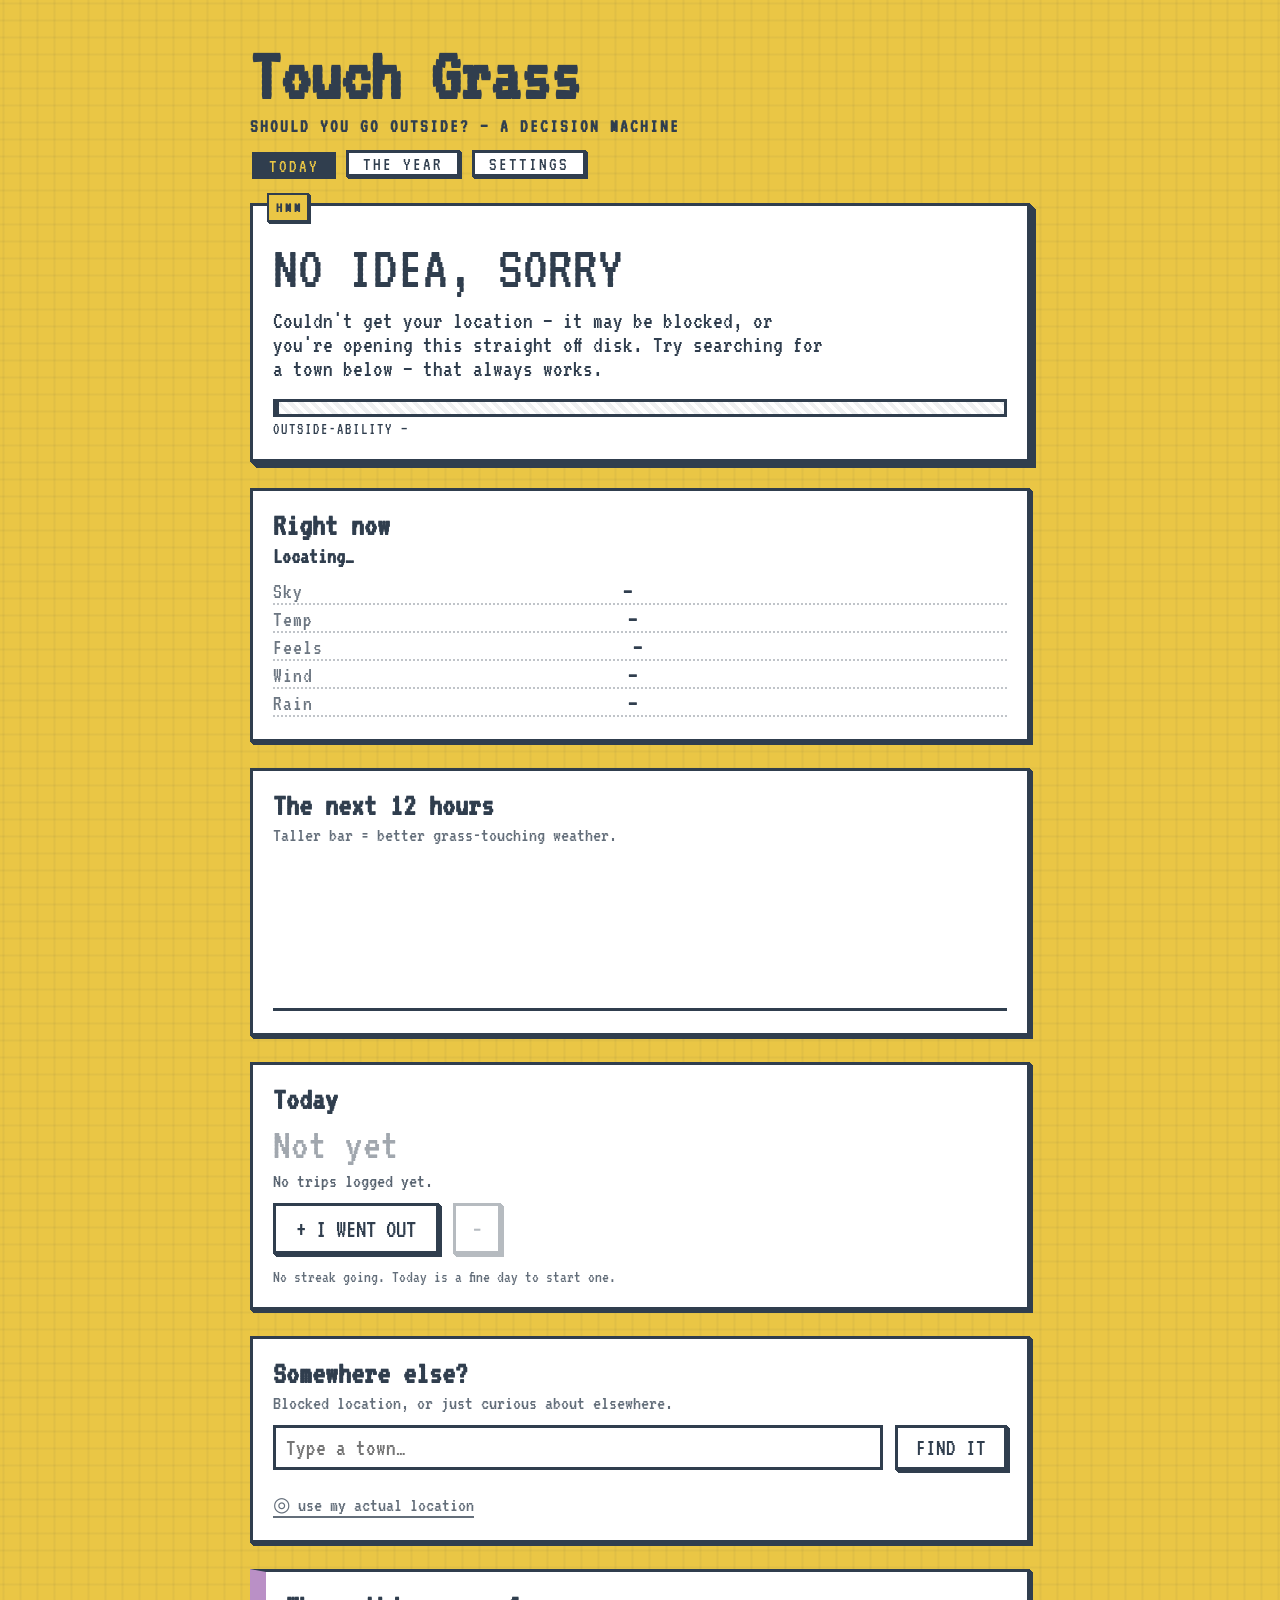
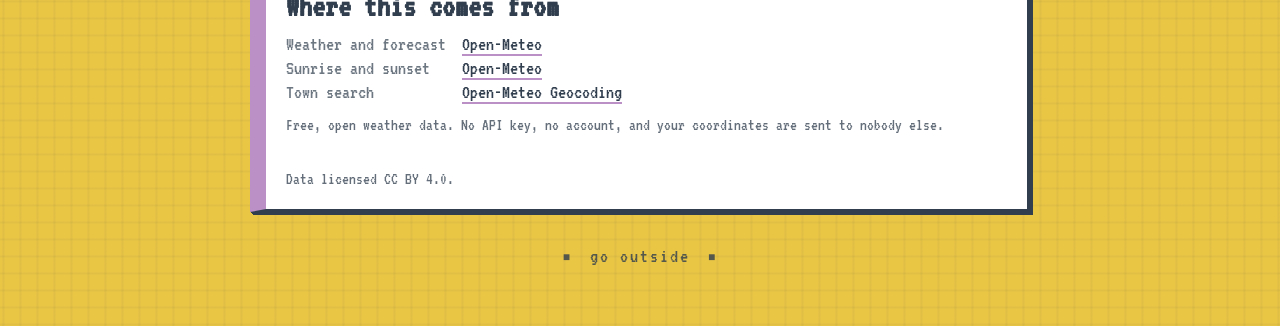
==== web/index.html @ 64519151 "Touch Grass: a decision machine for going outside A static web app and an Android wrapper that answe" ====
<!doctype html>
<html lang="en">
<head>
<meta charset="utf-8">
<meta name="viewport" content="width=device-width,initial-scale=1">
<title>Touch Grass | Should You Go Outside?</title>
<meta name="description" content="A decision machine that tells you whether to go outside, wait, or go out anyways — and tracks whether you managed it every day.">
<link rel="preconnect" href="https://fonts.googleapis.com">
<link rel="preconnect" href="https://fonts.gstatic.com" crossorigin>
<link href="https://fonts.googleapis.com/css2?family=VT323&display=swap" rel="stylesheet">
<link rel="stylesheet" href="style.css">
<link rel="icon" href="data:image/svg+xml,<svg xmlns='http://www.w3.org/2000/svg' viewBox='0 0 100 100'><text y='.9em' font-size='90'>🌱</text></svg>">
</head>
<body>

<div class="wrap">

  <h1><span data-t="title">Touch Grass</span>
    <small data-t="tagline">SHOULD YOU GO OUTSIDE? &mdash; A DECISION MACHINE</small>
  </h1>

  <nav class="nav">
    <a class="navlink on" href="index.html" data-t="navToday">TODAY</a>
    <a class="navlink" href="calendar.html" data-t="navRecord">THE YEAR</a>
    <a class="navlink" href="settings.html" data-t="navSettings">SETTINGS</a>
  </nav>

  <!-- ============ THE VERDICT ============ -->
  <section class="card verdict" id="verdict">
    <span class="banner"><span class="animate" id="banner-tag" data-t="thinking">THINKING</span></span>
    <div class="verdict-body">
      <p class="big" id="verdict-line" data-t="checking">CHECKING THE SKY&hellip;</p>
      <p class="sub" id="verdict-sub" data-t="checkingSub">Hang on, asking the atmosphere a question.</p>
    </div>
    <div class="verdict-meter">
      <div class="meter-track"><div class="meter-fill" id="meter-fill"></div></div>
      <span class="meter-label" id="meter-label" data-t="outsideAbility">OUTSIDE-ABILITY</span>
    </div>
  </section>

  <!-- ============ RIGHT NOW ============ -->
  <section class="card" id="now-card">
    <h2 data-t="rightNow">Right now</h2>
    <p class="place" id="place" data-t="locating">Locating&hellip;</p>
    <div class="stats">
      <div class="stat"><span class="k" data-t="statSky">Sky</span><span class="v" id="s-sky">&mdash;</span><span class="t" id="t-sky"></span></div>
      <div class="stat"><span class="k" data-t="statTemp">Temp</span><span class="v" id="s-temp">&mdash;</span><span class="t" id="t-temp"></span></div>
      <div class="stat"><span class="k" data-t="statFeels">Feels</span><span class="v" id="s-feels">&mdash;</span><span class="t" id="t-feels"></span></div>
      <div class="stat"><span class="k" data-t="statWind">Wind</span><span class="v" id="s-wind">&mdash;</span><span class="t" id="t-wind"></span></div>
      <div class="stat"><span class="k" data-t="statRain">Rain</span><span class="v" id="s-rain">&mdash;</span><span class="t" id="t-rain"></span></div>
    </div>
    <p class="outlook" id="outlook"></p>
  </section>

  <!-- ============ FORECAST ============ -->
  <section class="card">
    <h2 data-t="next12">The next 12 hours</h2>
    <p class="hint" data-t="next12Hint">Taller bar = better grass-touching weather.</p>
    <div class="chart" id="chart"></div>
  </section>

  <!-- ============ TODAY'S TRIPS ============ -->
  <section class="card" id="been-card">
    <h2 data-t="today">Today</h2>
    <p class="count" id="count">Not yet</p>
    <p class="since" id="since">&nbsp;</p>
    <div class="toggle">
      <button type="button" class="btn big-btn" id="btn-add" data-t="iWentOut">+ I WENT OUT</button>
      <button type="button" class="btn undo" id="btn-undo" title="Undo one trip">&minus;</button>
    </div>
    <p class="hint small" id="streak-note">&nbsp;</p>
  </section>

  <!-- ============ LOCATION ============ -->
  <section class="card">
    <h2 data-t="elsewhere">Somewhere else?</h2>
    <p class="hint" data-t="elsewhereHint">Blocked location, or just curious about elsewhere.</p>
    <form class="search" id="search-form" autocomplete="off">
      <input type="text" id="search-input" data-t-ph="typeATown" aria-label="Search for a place">
      <button type="submit" class="btn" data-t="findIt">FIND IT</button>
    </form>
    <div class="results" id="results"></div>
    <p class="hint small"><button type="button" class="linkbtn" id="btn-geo" data-t="useMyLocation">&#9678; use my actual location</button></p>
  </section>

  <!-- ============ SOURCES ============ -->
  <section class="card sources">
    <h2 data-t="sources">Where this comes from</h2>
    <dl class="srclist">
      <dt data-t="sourceWeather">Weather and forecast</dt>
      <dd><a href="https://open-meteo.com/" target="_blank" rel="noopener noreferrer">Open-Meteo</a></dd>
      <dt data-t="sourceSun">Sunrise and sunset</dt>
      <dd><a href="https://open-meteo.com/" target="_blank" rel="noopener noreferrer">Open-Meteo</a></dd>
      <dt data-t="sourcePlace">Town search</dt>
      <dd><a href="https://open-meteo.com/en/docs/geocoding-api" target="_blank" rel="noopener noreferrer">Open-Meteo Geocoding</a></dd>
    </dl>
    <p class="hint small" data-t="sourcesBlurb">Free, open weather data. No API key, no account, and your coordinates are sent to nobody else.</p>
    <p class="hint small" id="fetched-at">&nbsp;</p>
    <p class="hint small" data-t="sourceLicence">Data licensed CC BY 4.0.</p>
  </section>

  <footer>
    <span class="nofont">&#9632;</span> <span data-t="footer">go outside</span> <span class="nofont">&#9632;</span>
  </footer>

</div>

<script src="scoring.js"></script>
<script src="lang.js"></script>
<script src="core.js"></script>
<script src="app.js"></script>
</body>
</html>
---- web/style.css ----
:root {
  --sun: rgb(234, 198, 69);
  --ink: rgb(48, 62, 78);
  --lilac: #ba90c6;
  --rose: #e8a0bf;
  --grass: #7fb069;
  --fontA: 'VT323', monospace;
}

* { box-sizing: border-box; }
html, body { margin: 0; padding: 0; }
h1, h2, h3 { margin: 0; }

body {
  min-height: 100vh;
  background-color: var(--sun);
  font-family: var(--fontA);
  color: var(--ink);
  font-size: 22px;
  /* faint graph-paper grid, same trick as the reference */
  background-image:
    linear-gradient(rgba(48,62,78,0.05) 1.7px, transparent 1.7px),
    linear-gradient(90deg, rgba(48,62,78,0.05) 1.7px, transparent 1.7px);
  background-size: 17px 17px, 17px 17px;
  background-position: 50% 50%;
}

.wrap {
  max-width: 820px;
  margin: auto;
  padding: 40px 20px 60px;
}

/* ---------- headline ---------- */

h1 {
  font-family: var(--fontA);
  font-size: 76px;
  line-height: 0.95;
  margin-bottom: 28px;
  display: flex;
  flex-direction: column;
  gap: 6px;
}

h1 small {
  font-size: 19px;
  letter-spacing: 2px;
}

h2 {
  font-size: 32px;
  margin-bottom: 4px;
}

/* ---------- the chunky card ---------- */

.card {
  background: white;
  border: 3px solid var(--ink);
  box-shadow:
    1px 1px var(--ink),
    2px 2px var(--ink),
    3px 3px var(--ink);
  padding: 18px 20px 22px;
  margin-bottom: 26px;
  position: relative;
}

.row {
  display: flex;
  gap: 26px;
  align-items: stretch;
}

.row .half {
  flex: 1 1 0;
  margin-bottom: 26px;
}

/* ---------- verdict ---------- */

.verdict {
  padding-top: 26px;
  box-shadow:
    1px 1px var(--ink), 2px 2px var(--ink), 3px 3px var(--ink),
    4px 4px var(--ink), 5px 5px var(--ink), 6px 6px var(--ink);
}

/* deliberately NOT positioned: the badge anchors to .card, so it can
   straddle the top border instead of landing on the headline */
.banner { z-index: 3; }

.animate {
  font-size: 15px;
  letter-spacing: 3px;
  font-weight: bold;
  font-family: var(--fontA);
  white-space: nowrap;
  position: absolute;
  top: -13px;
  left: 14px;
  background: var(--sun);
  padding: 5px 4px 5px 7px;
  border: 2px solid var(--ink);
  color: var(--ink);
  box-shadow: 1px 1px var(--ink), 2px 2px var(--ink);
  animation: pulse 3.5s infinite;
  transform-origin: center;
  display: inline-block;
}

@keyframes pulse {
  0%   { transform: scale(1);   animation-timing-function: ease-out; }
  40%  { transform: scale(1.1); animation-timing-function: ease-in; }
  100% { transform: scale(1);   animation-timing-function: ease-out; }
}

.big {
  font-size: 62px;
  line-height: 0.98;
  margin: 6px 0 10px;
  padding: 0;
}

.sub {
  font-size: 24px;
  margin: 0;
  padding: 0;
  max-width: 56ch;
}

/* verdict colour states — the badge + a fat left rule */
.verdict.go      { border-left-width: 16px; border-left-color: var(--grass); }
.verdict.go      .animate { background: var(--grass); color: white; }
.verdict.wait    { border-left-width: 16px; border-left-color: var(--lilac); }
.verdict.wait    .animate { background: var(--lilac); color: white; }
.verdict.anyways { border-left-width: 16px; border-left-color: var(--rose); }
.verdict.anyways .animate { background: var(--rose); color: var(--ink); }
.verdict.stayin  { border-left-width: 16px; border-left-color: var(--ink); }
.verdict.stayin  .animate { background: var(--ink); color: var(--sun); }

/* ---------- meter ---------- */

.verdict-meter { margin-top: 18px; }

.meter-track {
  height: 18px;
  border: 3px solid var(--ink);
  background:
    repeating-linear-gradient(45deg,
      rgba(48,62,78,0.08) 0 4px, transparent 4px 8px);
  overflow: hidden;
}

.meter-fill {
  height: 100%;
  width: 0;
  background: var(--ink);
  border-right: 3px solid var(--ink);
  transition: width 700ms cubic-bezier(.2,.8,.2,1);
}

/* the bar wears the verdict's colour too */
.verdict.go      .meter-fill { background: var(--grass); }
.verdict.wait    .meter-fill { background: var(--lilac); }
.verdict.anyways .meter-fill { background: var(--rose); }
.verdict.stayin  .meter-fill { background: var(--ink); }

.meter-label {
  font-size: 16px;
  letter-spacing: 2px;
  display: block;
  margin-top: 4px;
}

/* ---------- buttons ---------- */

.btn {
  font-family: var(--fontA);
  font-size: 24px;
  padding: 6px 18px 4px;
  background: white;
  color: var(--ink);
  border: 3px solid var(--ink);
  box-shadow: 1px 1px var(--ink), 2px 2px var(--ink), 3px 3px var(--ink);
  cursor: pointer;
  line-height: 1.2;
}

.btn:hover { background: var(--sun); }

.btn:active,
.btn.on {
  transform: translate(3px, 3px);
  box-shadow: none;
}

.btn.on { background: var(--ink); color: var(--sun); }

.toggle { display: flex; gap: 14px; margin: 12px 0 14px; }

.linkbtn {
  font-family: var(--fontA);
  font-size: 20px;
  background: none;
  border: none;
  border-bottom: 2px solid var(--ink);
  color: var(--ink);
  cursor: pointer;
  padding: 0;
}

.linkbtn:hover { color: var(--lilac); border-color: var(--lilac); }

/* ---------- stats ---------- */

.hint { margin: 0; padding: 0; font-size: 20px; opacity: 0.75; }
.hint.small { font-size: 17px; margin-top: 10px; }
.place { margin: 2px 0 12px; padding: 0; font-size: 22px; font-weight: bold; }

.stats { display: flex; flex-direction: column; gap: 2px; }

.stat {
  display: flex;
  justify-content: space-between;
  gap: 10px;
  border-bottom: 2px dotted rgba(48,62,78,0.3);
  padding: 1px 0;
}

.stat .k { letter-spacing: 1px; opacity: 0.7; }
.stat .v { font-weight: bold; text-align: right; }

/* ---------- forecast chart ---------- */

.chart {
  display: flex;
  align-items: flex-end;
  gap: 5px;
  height: 150px;
  margin-top: 16px;
  border-bottom: 3px solid var(--ink);
  padding-bottom: 0;
}

.bar-col {
  flex: 1 1 0;
  display: flex;
  flex-direction: column;
  justify-content: flex-end;
  align-items: center;
  height: 100%;
  gap: 4px;
  min-width: 0;
}

.bar {
  width: 100%;
  background: var(--ink);
  border: 2px solid var(--ink);
  min-height: 3px;
  transition: height 500ms ease;
}

.bar.good  { background: var(--grass); }
.bar.meh   { background: var(--lilac); }
.bar.bad   { background: repeating-linear-gradient(45deg,
               var(--rose) 0 4px, white 4px 8px); }
.bar.now   { outline: 3px solid var(--ink); outline-offset: 2px; }

.bar-hr {
  font-size: 15px;
  letter-spacing: 0;
  white-space: nowrap;
  transform: translateY(2px);
}

/* ---------- search ---------- */

.search { display: flex; gap: 12px; margin: 12px 0 0; flex-wrap: wrap; }

.search input {
  font-family: var(--fontA);
  font-size: 24px;
  padding: 5px 10px;
  border: 3px solid var(--ink);
  background: white;
  color: var(--ink);
  flex: 1 1 200px;
  min-width: 0;
}

.search input:focus { outline: 3px solid var(--lilac); outline-offset: 1px; }

.results { margin-top: 12px; display: flex; flex-direction: column; gap: 6px; }

.results button {
  font-family: var(--fontA);
  font-size: 21px;
  text-align: left;
  background: white;
  border: 2px solid var(--ink);
  color: var(--ink);
  padding: 3px 10px;
  cursor: pointer;
}

.results button:hover { background: var(--sun); }

/* ---------- footer ---------- */

footer {
  text-align: center;
  font-size: 20px;
  letter-spacing: 2px;
  margin-top: 34px;
  opacity: 0.8;
}

.nofont { display: inline-block; margin: 0 8px; font-size: 12px; vertical-align: middle; }

/* ---------- respect a request for less movement ---------- */

@media (prefers-reduced-motion: reduce) {
  .animate { animation: none; }
  .meter-fill, .bar { transition: none; }
}

/* ---------- small screens ---------- */

@media screen and (max-width: 640px) {
  h1 { font-size: 50px; }
  .big { font-size: 42px; }
  .sub { font-size: 21px; }
  .row { flex-direction: column; gap: 0; }
  .wrap { padding: 26px 16px 40px; }
  .bar-hr { font-size: 13px; }
}


/* ==========================================================
   NAV
   ========================================================== */

.nav { display: flex; gap: 12px; margin: -14px 0 26px; flex-wrap: wrap; }

.navlink {
  font-family: var(--fontA);
  font-size: 19px;
  letter-spacing: 2px;
  text-decoration: none;
  color: var(--ink);
  background: white;
  border: 3px solid var(--ink);
  box-shadow: 1px 1px var(--ink), 2px 2px var(--ink);
  padding: 2px 14px 0;
}

.navlink:hover { background: var(--sun); }

.navlink.on {
  background: var(--ink);
  color: var(--sun);
  box-shadow: none;
  transform: translate(2px, 2px);
}

/* ==========================================================
   TODAY'S COUNT
   ========================================================== */

.count {
  font-size: 44px;
  line-height: 1;
  margin: 8px 0 4px;
  padding: 0;
}

.count.zero { opacity: 0.45; }

.big-btn { font-size: 26px; padding: 8px 20px 6px; }

.undo { font-size: 26px; padding: 8px 16px 6px; }

.undo:disabled {
  opacity: 0.35;
  cursor: not-allowed;
  box-shadow: 1px 1px var(--ink), 2px 2px var(--ink), 3px 3px var(--ink);
  transform: none;
  background: white;
}

/* ==========================================================
   THE YEAR
   ========================================================== */

.yr { font-size: 24px; opacity: 0.55; }

.scorebar {
  display: flex;
  gap: 12px;
  margin: 16px 0 18px;
  flex-wrap: wrap;
}

.scorebox {
  flex: 1 1 90px;
  border: 3px solid var(--ink);
  box-shadow: 1px 1px var(--ink), 2px 2px var(--ink);
  padding: 6px 10px 4px;
  display: flex;
  flex-direction: column;
  background: var(--sun);
}

.scorebox .n { font-size: 34px; line-height: 1; }
.scorebox .l { font-size: 14px; letter-spacing: 2px; opacity: 0.7; }

/* wide content scrolls inside its own box, never the page */
.cal-scroll { overflow-x: auto; padding-bottom: 6px; }

.cal {
  --cell: 11px;
  display: flex;
  gap: 6px;
  width: max-content;
}

.cal-gutter {
  display: grid;
  grid-template-rows: repeat(7, var(--cell));
  gap: 2px;
  font-size: 12px;
  padding-top: 20px;   /* clears the month strip */
  opacity: 0.7;
}

.cal-gutter span { line-height: var(--cell); white-space: nowrap; }

.cal-stack { display: flex; flex-direction: column; }

.cal-months {
  display: grid;
  gap: 2px;
  font-size: 13px;
  height: 20px;
  opacity: 0.75;
}

.cal-months span { white-space: nowrap; }

.cal-grid {
  display: grid;
  grid-auto-flow: column;
  grid-template-rows: repeat(7, var(--cell));
  gap: 2px;
}

.cell {
  width: var(--cell);
  height: var(--cell);
  padding: 0;
  border: 1px solid rgba(48, 62, 78, 0.35);
  background: white;
  cursor: pointer;
  font: inherit;
}

.cell.blank { border: none; background: none; cursor: default; }

.cell.lv0 {
  background: repeating-linear-gradient(45deg,
    rgba(48,62,78,0.10) 0 2px, white 2px 4px);
}

.cell.lv1 { background: #bcd9a8; }
.cell.lv2 { background: var(--grass); }
.cell.lv3 { background: #4a7a37; }

.cell:not(.blank):not(.future):hover { outline: 2px solid var(--ink); outline-offset: 1px; }

.cell.today { border: 2px solid var(--ink); }

.cell.future { background: none; border-color: rgba(48,62,78,0.12); cursor: default; }

.legend {
  display: flex;
  align-items: center;
  gap: 5px;
  font-size: 15px;
  margin-top: 10px;
  opacity: 0.75;
}

.legend .key {
  width: 13px;
  height: 13px;
  border: 1px solid rgba(48,62,78,0.35);
  display: inline-block;
}

.legend .lv0 {
  background: repeating-linear-gradient(45deg,
    rgba(48,62,78,0.10) 0 2px, white 2px 4px);
}
.legend .lv1 { background: #bcd9a8; }
.legend .lv2 { background: var(--grass); }
.legend .lv3 { background: #4a7a37; }

/* ==========================================================
   SETTINGS DIALS
   ========================================================== */

.dial { margin: 20px 0 24px; }

.dial-head {
  display: flex;
  justify-content: space-between;
  align-items: baseline;
  gap: 10px;
}

.dial-name { font-size: 28px; }

.dial-val {
  font-size: 21px;
  letter-spacing: 1px;
  background: var(--sun);
  border: 2px solid var(--ink);
  padding: 0 8px;
  white-space: nowrap;
}

.dial-ends {
  display: flex;
  justify-content: space-between;
  font-size: 16px;
  opacity: 0.65;
  gap: 10px;
  margin-top: 2px;
}

.dial-ends span:last-child { text-align: right; }

/* chunky pixel slider, same hard-edged vocabulary as the buttons */
input[type=range] {
  -webkit-appearance: none;
  appearance: none;
  width: 100%;
  height: 18px;
  margin: 10px 0 0;
  background: repeating-linear-gradient(45deg,
    rgba(48,62,78,0.08) 0 4px, transparent 4px 8px), white;
  border: 3px solid var(--ink);
  cursor: pointer;
}

input[type=range]:focus { outline: 3px solid var(--lilac); outline-offset: 2px; }

input[type=range]::-webkit-slider-thumb {
  -webkit-appearance: none;
  appearance: none;
  width: 22px;
  height: 26px;
  background: var(--ink);
  border: 3px solid var(--ink);
  box-shadow: -2px 0 var(--sun) inset;
  cursor: grab;
}

input[type=range]::-moz-range-thumb {
  width: 22px;
  height: 26px;
  border-radius: 0;
  background: var(--ink);
  border: 3px solid var(--ink);
  cursor: grab;
}

input[type=range].off::-webkit-slider-thumb { background: var(--rose); }
input[type=range].off::-moz-range-thumb { background: var(--rose); }

.note { border-left-width: 16px; border-left-color: var(--lilac); }

.backup {
  font-family: var(--fontA);
  font-size: 17px;
  width: 100%;
  height: 130px;
  margin-top: 12px;
  padding: 8px 10px;
  border: 3px solid var(--ink);
  background: white;
  color: var(--ink);
  resize: vertical;
}

.backup:focus { outline: 3px solid var(--lilac); outline-offset: 1px; }

@media screen and (max-width: 640px) {
  .count { font-size: 34px; }
  .big-btn { font-size: 22px; }
  .dial-name { font-size: 24px; }
  .scorebox .n { font-size: 26px; }
  .scorebox .l { font-size: 12px; }
  .cal { --cell: 11px; }
  /* 2x2 instead of an orphaned fourth box */
  .scorebox { flex: 1 1 calc(50% - 6px); }
  .scorebar { gap: 10px; }
}

/* a forecast served from cache, so the page says so */
.place.stale { opacity: 0.7; font-weight: normal; }

/* ==========================================================
   TRENDS
   ========================================================== */

.stat .t {
  font-size: 17px;
  letter-spacing: 0;
  white-space: nowrap;
  min-width: 8ch;
  text-align: right;
  opacity: 0.85;
}

.stat .t.better { color: #3f6b2c; }
.stat .t.worse  { color: #b3527d; }
.stat .t.same   { opacity: 0.5; }

.outlook {
  margin: 12px 0 0;
  padding: 5px 9px 3px;
  font-size: 19px;
  border: 2px solid var(--ink);
  background: var(--sun);
}

.outlook.better { background: #cfe6bd; }
.outlook.worse  { background: #f3d3e2; }
.outlook.same   { background: #ececec; }
.outlook:empty  { display: none; }

/* the value column can give up room to the trend column */
.stat .v { flex: 0 1 auto; }

/* ==========================================================
   NUDGE OPTIONS
   ========================================================== */

.opt { margin: 16px 0 6px; }

.switch {
  display: flex;
  align-items: flex-start;
  gap: 12px;
  cursor: pointer;
  font-size: 24px;
  line-height: 1.15;
}

.switch input[type=checkbox] {
  appearance: none;
  -webkit-appearance: none;
  width: 30px;
  height: 30px;
  flex: 0 0 30px;
  margin: 0;
  border: 3px solid var(--ink);
  background: white;
  box-shadow: 1px 1px var(--ink), 2px 2px var(--ink);
  cursor: pointer;
  position: relative;
}

.switch input[type=checkbox]:checked {
  background: var(--grass);
  box-shadow: none;
  transform: translate(2px, 2px);
}

.switch input[type=checkbox]:checked::after {
  content: '';
  position: absolute;
  left: 6px;
  top: 1px;
  width: 8px;
  height: 15px;
  border: solid var(--ink);
  border-width: 0 4px 4px 0;
  transform: rotate(45deg);
}

.switch input[type=checkbox]:focus-visible { outline: 3px solid var(--lilac); outline-offset: 2px; }

.opt-body {
  padding-left: 42px;
  margin-top: 8px;
  border-left: 3px dotted rgba(48, 62, 78, 0.25);
  margin-left: 13px;
}

.opt.collapsed .opt-body { display: none; }

input[type=time] {
  font-family: var(--fontA);
  font-size: 23px;
  padding: 3px 8px;
  border: 3px solid var(--ink);
  background: white;
  color: var(--ink);
}

input[type=time]:focus { outline: 3px solid var(--lilac); outline-offset: 1px; }
input[type=time].mini { font-size: 20px; padding: 1px 5px; }

.inline { font-size: 21px; margin-right: 6px; }

@media screen and (max-width: 640px) {
  .stat .t { font-size: 15px; min-width: 7ch; }
  .switch { font-size: 21px; }
  .opt-body { padding-left: 26px; margin-left: 8px; }
  .outlook { font-size: 17px; }
}

/* Android renders <input type=time> as a wide native picker, so give the
   times their own row rather than threading them through a sentence. */
.timerow {
  display: flex;
  flex-wrap: wrap;
  align-items: center;
  gap: 10px;
  margin: 10px 0 4px;
}

.timerow input[type=time] {
  flex: 0 1 auto;
  min-width: 0;
  max-width: 100%;
}

.timerow .hint { flex: 0 0 auto; }

/* ---------- reminder mode chooser ---------- */

.modes { display: flex; gap: 10px; flex-wrap: wrap; margin: 6px 0 14px; }

.modebtn {
  font-family: var(--fontA);
  font-size: 19px;
  letter-spacing: 1px;
  padding: 4px 12px 2px;
  background: white;
  color: var(--ink);
  border: 3px solid var(--ink);
  box-shadow: 1px 1px var(--ink), 2px 2px var(--ink);
  cursor: pointer;
}

.modebtn:hover { background: var(--sun); }

.modebtn.on {
  background: var(--ink);
  color: var(--sun);
  box-shadow: none;
  transform: translate(2px, 2px);
}

#n-when { font-weight: bold; opacity: 0.9; }

/* ==========================================================
   THE RECORD — month view

   A year of squares can never give a finger a fair target, so
   the month grid is what you actually tap. Cells are sized from
   the available width but never drop below a comfortable
   thumb's worth.
   ========================================================== */

.cal-head {
  display: flex;
  align-items: baseline;
  justify-content: space-between;
  gap: 12px;
  flex-wrap: wrap;
}

.cal-head .modes { margin: 0 0 6px; }

.month-bar {
  display: flex;
  align-items: center;
  justify-content: space-between;
  gap: 10px;
  margin: 16px 0 10px;
}

.month-name { font-size: 28px; }

.stepbtn {
  font-family: var(--fontA);
  font-size: 30px;
  line-height: 1;
  width: 52px;
  height: 46px;
  background: white;
  color: var(--ink);
  border: 3px solid var(--ink);
  box-shadow: 1px 1px var(--ink), 2px 2px var(--ink);
  cursor: pointer;
  padding: 0 0 4px;
}

.stepbtn:hover { background: var(--sun); }
.stepbtn:active { transform: translate(2px, 2px); box-shadow: none; }

.mgrid-head,
.mgrid {
  display: grid;
  grid-template-columns: repeat(7, 1fr);
  gap: 6px;
}

.mgrid-head {
  font-size: 16px;
  letter-spacing: 1px;
  opacity: 0.7;
  margin-bottom: 4px;
  text-align: center;
}

.mcell {
  position: relative;
  min-height: 52px;
  aspect-ratio: 1 / 1;
  border: 3px solid var(--ink);
  background: white;
  font-family: var(--fontA);
  color: var(--ink);
  cursor: pointer;
  padding: 2px 0 0;
  display: flex;
  flex-direction: column;
  align-items: center;
  justify-content: center;
  gap: 1px;
}

.mcell:active { transform: translate(1px, 1px); }
.mcell.blank { border: none; background: none; cursor: default; }

.mnum { font-size: 22px; line-height: 1; }
.mdots { font-size: 15px; line-height: 1; letter-spacing: 1px; }

.mcell.lv0 {
  background: repeating-linear-gradient(45deg,
    rgba(48,62,78,0.08) 0 3px, white 3px 6px);
}
.mcell.lv1 { background: #cfe6bd; }
.mcell.lv2 { background: var(--grass); }
.mcell.lv3 { background: #4a7a37; color: white; }

.mcell.today { outline: 3px solid var(--lilac); outline-offset: 2px; }

.mcell.future {
  background: none;
  border-color: rgba(48,62,78,0.15);
  color: rgba(48,62,78,0.3);
  cursor: default;
}

.unit-label { font-size: 22px; margin: 14px 0 0; padding: 0; }
h2.spaced { margin-top: 26px; }

@media screen and (max-width: 640px) {
  .mcell { min-height: 44px; }
  .mnum { font-size: 19px; }
  .mdots { font-size: 13px; }
  .month-name { font-size: 23px; }
  .mgrid-head, .mgrid { gap: 4px; }
  .mgrid-head { font-size: 14px; }
}

/* ---------- since you were last out ---------- */

.since {
  margin: 0 0 10px;
  padding: 0;
  font-size: 20px;
  opacity: 0.8;
}

.since:empty { display: none; }

/* ---------- sources ---------- */

.srclist {
  margin: 12px 0 14px;
  display: grid;
  grid-template-columns: auto 1fr;
  gap: 4px 16px;
  font-size: 20px;
}

.srclist dt { opacity: 0.7; }
.srclist dd { margin: 0; }

.srclist a { color: var(--ink); text-decoration: none; border-bottom: 2px solid var(--lilac); }
.srclist a:hover { color: var(--lilac); }

.sources { border-left-width: 16px; border-left-color: var(--lilac); }

/* ---------- data summary ---------- */

.datasum {
  font-size: 24px;
  margin: 12px 0 4px;
  padding: 0;
}

#raw-wrap[hidden] { display: none; }

@media screen and (max-width: 640px) {
  .srclist { grid-template-columns: 1fr; gap: 0 0; }
  .srclist dt { margin-top: 8px; font-size: 18px; }
  .srclist dd { font-size: 20px; }
  .datasum { font-size: 21px; }
  .since { font-size: 18px; }
}
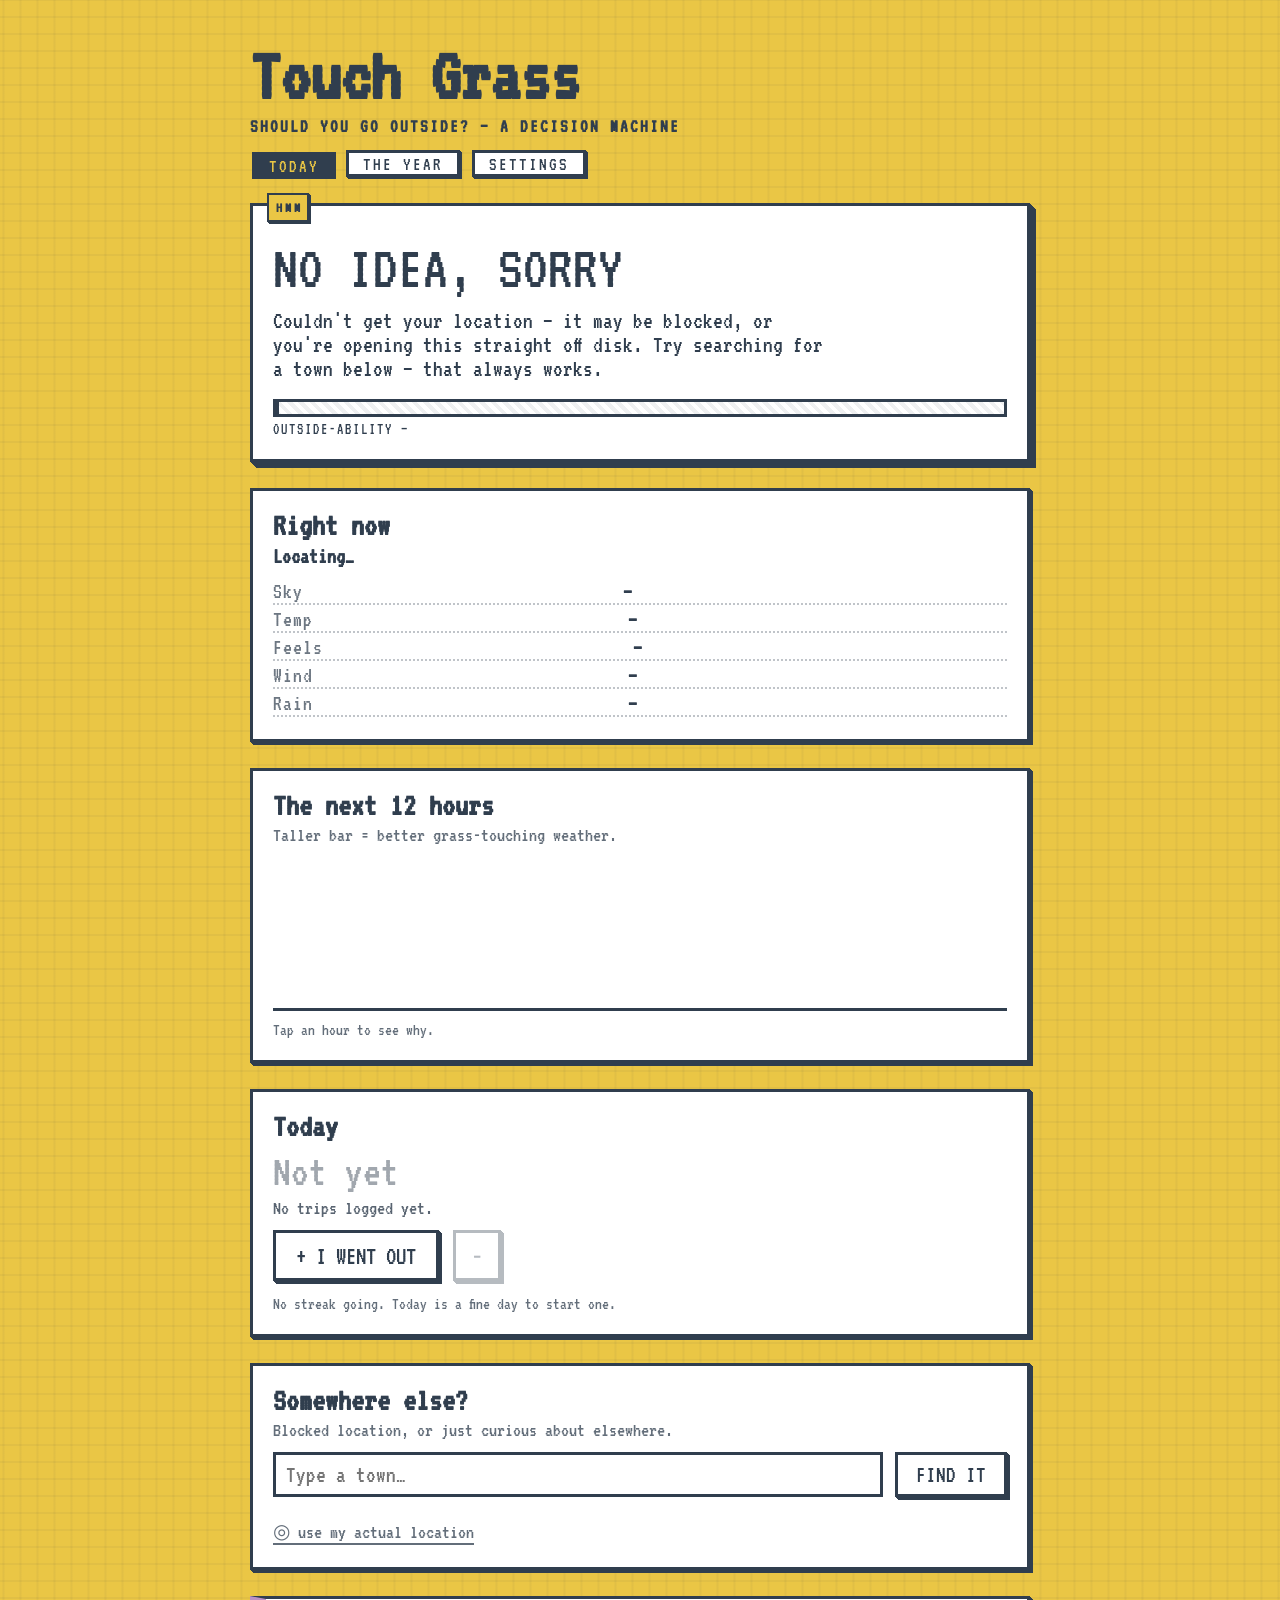
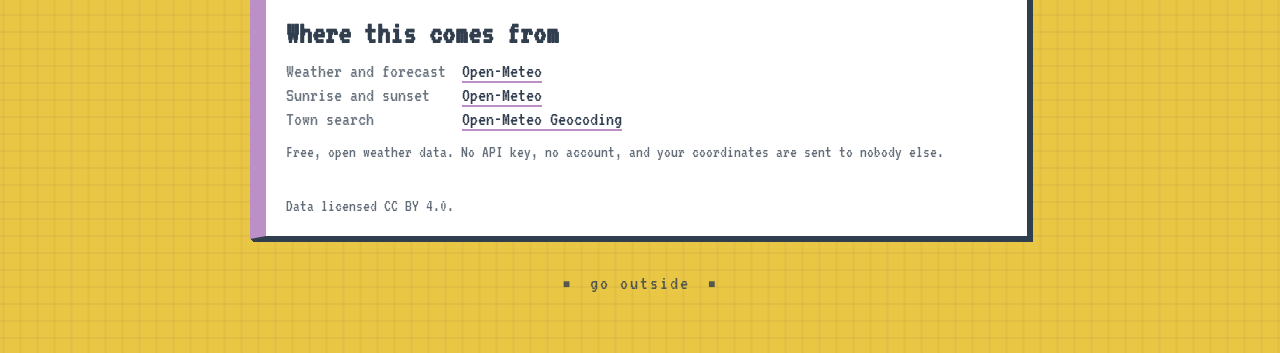
==== commit 57fad701: "Fix finding your position, and explain every hour's score Two fixes and one feature, all in the web " ====
--- a/web/index.html
+++ b/web/index.html
@@ -57,6 +57,8 @@
     <h2 data-t="next12">The next 12 hours</h2>
     <p class="hint" data-t="next12Hint">Taller bar = better grass-touching weather.</p>
     <div class="chart" id="chart"></div>
+    <p class="hint small" id="chart-hint" data-t="tapAnHour">Tap an hour to see why.</p>
+    <div class="why" id="why" hidden></div>
   </section>
 
   <!-- ============ TODAY'S TRIPS ============ -->
--- a/web/style.css
+++ b/web/style.css
@@ -275,6 +275,91 @@
   white-space: nowrap;
   transform: translateY(2px);
 }
+
+/* ---------- why an hour scores what it does ---------- */
+
+/* The bars are buttons now, so undo what a browser does to one. */
+.bar {
+  padding: 0;
+  font: inherit;
+  color: inherit;
+  cursor: pointer;
+  appearance: none;
+  border-radius: 0;
+}
+
+.bar:hover  { filter: brightness(1.06); }
+.bar:focus-visible { outline: 3px solid var(--ink); outline-offset: 2px; }
+
+/* "Now" already wears a plain outline. The open hour needs to be
+   distinguishable from it even when they are the same bar. */
+.bar.open {
+  outline: 6px double var(--ink);
+  outline-offset: 3px;
+  filter: brightness(1.1);
+}
+
+.why {
+  margin-top: 14px;
+  border: 3px solid var(--ink);
+  background: #fff;
+  padding: 12px 14px 14px;
+}
+
+.why-h {
+  font-family: var(--fontA);
+  font-size: 26px;
+  margin: 0 0 8px;
+}
+
+.why-rows { display: flex; flex-direction: column; }
+
+.why-row {
+  display: flex;
+  align-items: baseline;
+  gap: 8px;
+  padding: 3px 0;
+  border-bottom: 1px dotted rgba(48, 62, 78, .35);
+}
+
+.why-name { flex: 0 0 auto; }
+
+/* The reading behind the penalty — dimmer than the name, and the
+   first thing to go when the column gets tight. */
+.why-fact {
+  flex: 1 1 auto;
+  min-width: 0;
+  opacity: .65;
+  font-size: 15px;
+  overflow: hidden;
+  text-overflow: ellipsis;
+  white-space: nowrap;
+}
+
+.why-amt {
+  flex: 0 0 auto;
+  font-variant-numeric: tabular-nums;
+  min-width: 3.5ch;
+  text-align: right;
+}
+
+.why-row.fixed .why-amt { color: #b3446c; }
+
+.why-row.total {
+  border-bottom: none;
+  border-top: 3px solid var(--ink);
+  margin-top: 4px;
+  padding-top: 6px;
+  font-size: 22px;
+}
+
+.why-note {
+  margin: 8px 0 0;
+  font-size: 16px;
+  opacity: .8;
+}
+
+.why-note.fixed { color: #b3446c; opacity: 1; }
 
 /* ---------- search ---------- */
 
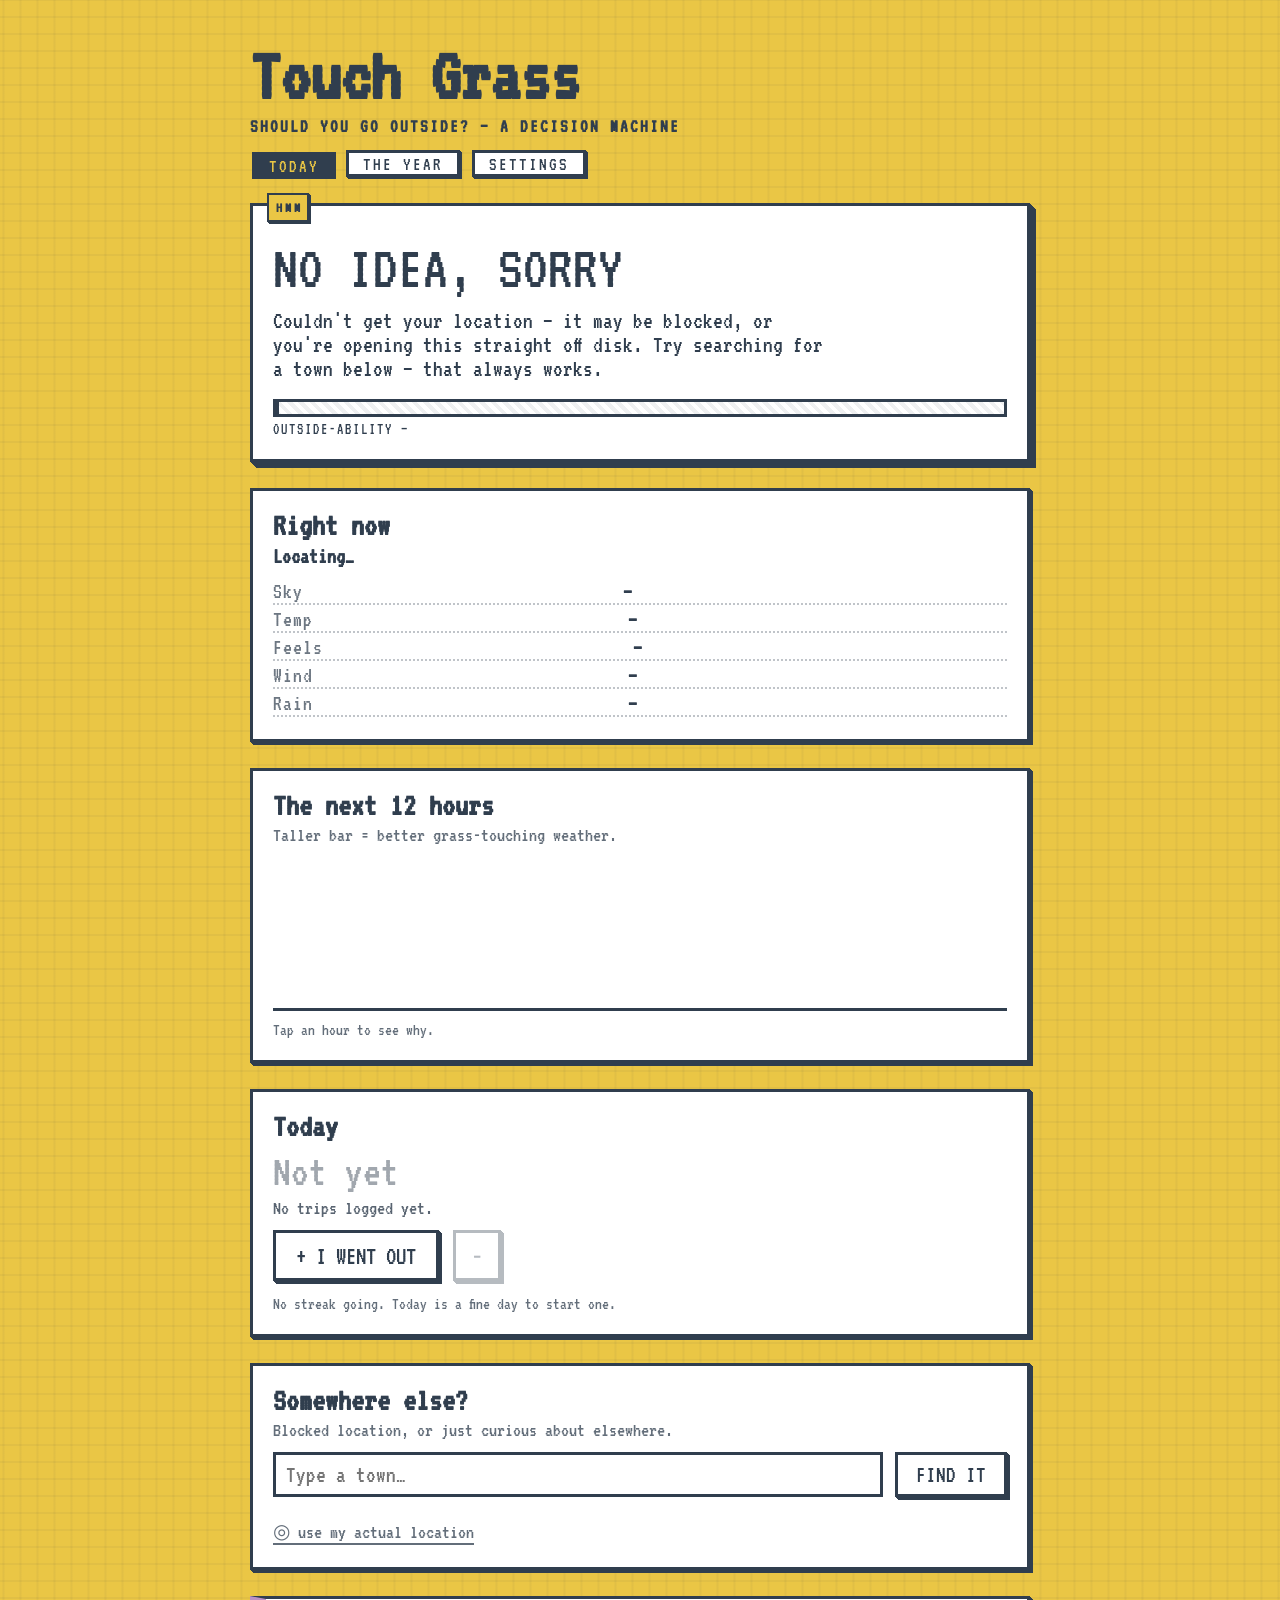
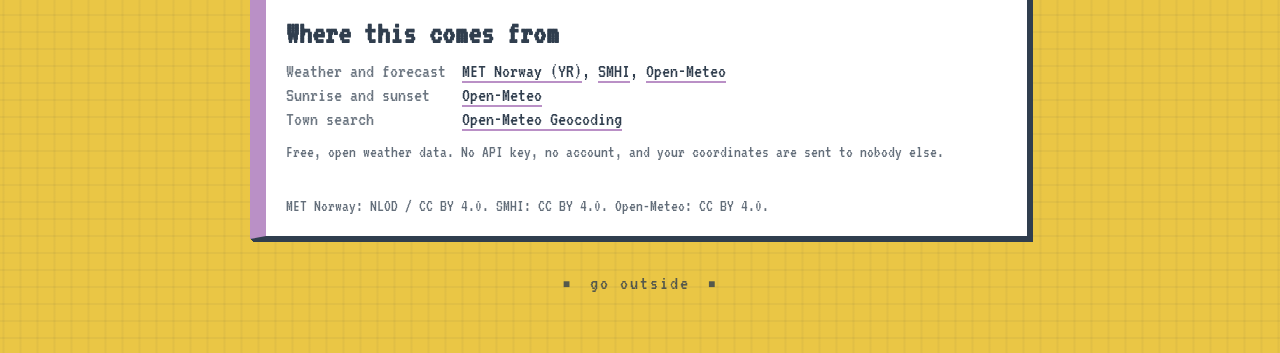
==== commit 368d2d81: "Fix: credit all three weather sources, not Open-Meteo alone The "Weather and forecast" line in index" ====
--- a/web/index.html
+++ b/web/index.html
@@ -89,13 +89,19 @@
   <section class="card sources">
     <h2 data-t="sources">Where this comes from</h2>
     <dl class="srclist">
+      <!-- Licence-bound, and it has to be true before any forecast has
+           landed, so it is static rather than filled in from data.sources.
+           The line below only breaks down this forecast's weights. -->
       <dt data-t="sourceWeather">Weather and forecast</dt>
-      <dd><a href="https://open-meteo.com/" target="_blank" rel="noopener noreferrer">Open-Meteo</a></dd>
+      <dd><a href="https://www.met.no/" target="_blank" rel="noopener noreferrer">MET Norway (YR)</a>,
+          <a href="https://www.smhi.se/" target="_blank" rel="noopener noreferrer">SMHI</a>,
+          <a href="https://open-meteo.com/" target="_blank" rel="noopener noreferrer">Open-Meteo</a></dd>
       <dt data-t="sourceSun">Sunrise and sunset</dt>
       <dd><a href="https://open-meteo.com/" target="_blank" rel="noopener noreferrer">Open-Meteo</a></dd>
       <dt data-t="sourcePlace">Town search</dt>
       <dd><a href="https://open-meteo.com/en/docs/geocoding-api" target="_blank" rel="noopener noreferrer">Open-Meteo Geocoding</a></dd>
     </dl>
+    <p class="hint" id="blend-sources"></p>
     <p class="hint small" data-t="sourcesBlurb">Free, open weather data. No API key, no account, and your coordinates are sent to nobody else.</p>
     <p class="hint small" id="fetched-at">&nbsp;</p>
     <p class="hint small" data-t="sourceLicence">Data licensed CC BY 4.0.</p>
@@ -109,6 +115,7 @@
 
 <script src="scoring.js"></script>
 <script src="lang.js"></script>
+<script src="blend.js"></script>
 <script src="core.js"></script>
 <script src="app.js"></script>
 </body>
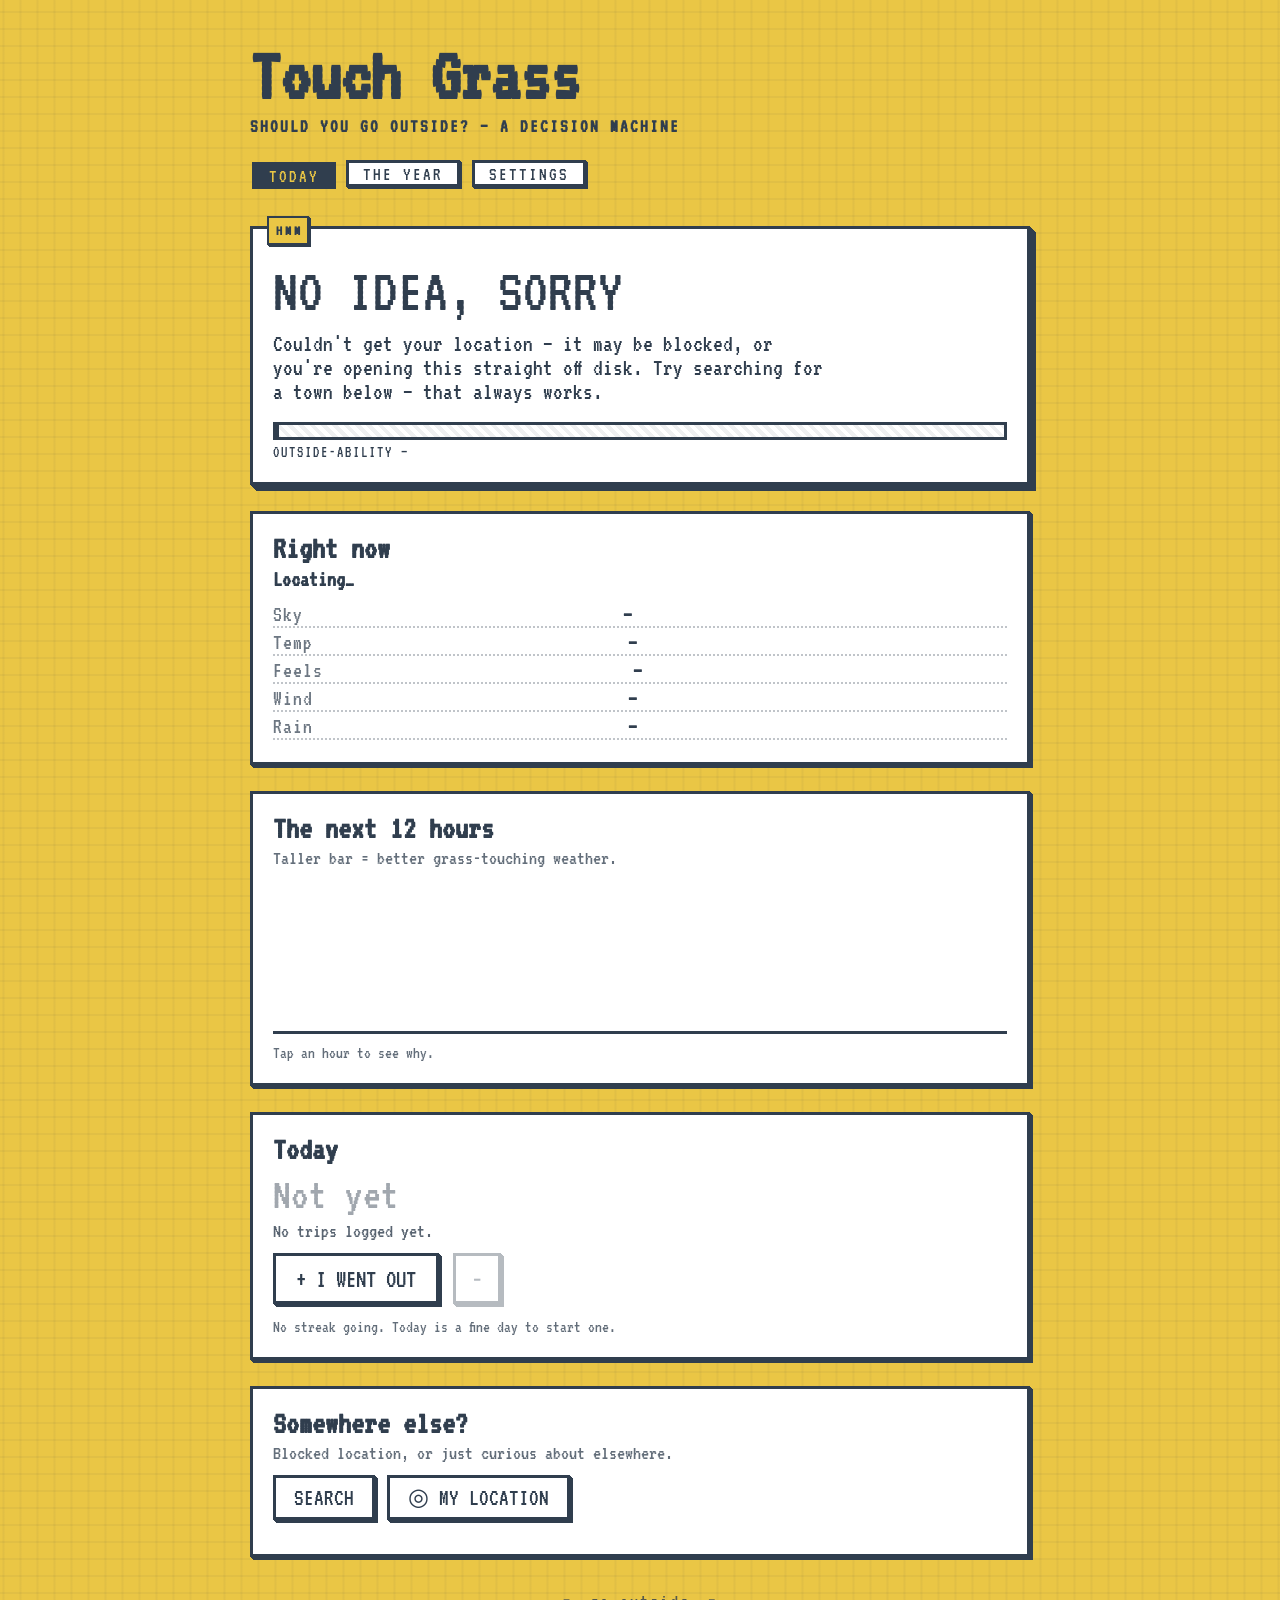
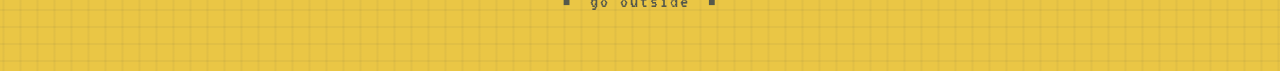
==== commit 7112b247: "Tidy the Today page: credits to Settings, real buttons, search on demand "Where this comes from" mov" ====
--- a/web/index.html
+++ b/web/index.html
@@ -77,35 +77,19 @@
   <section class="card">
     <h2 data-t="elsewhere">Somewhere else?</h2>
     <p class="hint" data-t="elsewhereHint">Blocked location, or just curious about elsewhere.</p>
-    <form class="search" id="search-form" autocomplete="off">
+    <div class="place-actions">
+      <button type="button" class="btn" id="btn-search" data-t="searchBtn"
+              aria-expanded="false" aria-controls="search-form">SEARCH</button>
+      <button type="button" class="btn" id="btn-geo" data-t="useMyLocation">&#9678; MY LOCATION</button>
+    </div>
+    <!-- The town box stays out of the way until someone asks for it. -->
+    <form class="search" id="search-form" autocomplete="off" hidden>
       <input type="text" id="search-input" data-t-ph="typeATown" aria-label="Search for a place">
       <button type="submit" class="btn" data-t="findIt">FIND IT</button>
     </form>
     <div class="results" id="results"></div>
-    <p class="hint small"><button type="button" class="linkbtn" id="btn-geo" data-t="useMyLocation">&#9678; use my actual location</button></p>
   </section>
 
-  <!-- ============ SOURCES ============ -->
-  <section class="card sources">
-    <h2 data-t="sources">Where this comes from</h2>
-    <dl class="srclist">
-      <!-- Licence-bound, and it has to be true before any forecast has
-           landed, so it is static rather than filled in from data.sources.
-           The line below only breaks down this forecast's weights. -->
-      <dt data-t="sourceWeather">Weather and forecast</dt>
-      <dd><a href="https://www.met.no/" target="_blank" rel="noopener noreferrer">MET Norway (YR)</a>,
-          <a href="https://www.smhi.se/" target="_blank" rel="noopener noreferrer">SMHI</a>,
-          <a href="https://open-meteo.com/" target="_blank" rel="noopener noreferrer">Open-Meteo</a></dd>
-      <dt data-t="sourceSun">Sunrise and sunset</dt>
-      <dd><a href="https://open-meteo.com/" target="_blank" rel="noopener noreferrer">Open-Meteo</a></dd>
-      <dt data-t="sourcePlace">Town search</dt>
-      <dd><a href="https://open-meteo.com/en/docs/geocoding-api" target="_blank" rel="noopener noreferrer">Open-Meteo Geocoding</a></dd>
-    </dl>
-    <p class="hint" id="blend-sources"></p>
-    <p class="hint small" data-t="sourcesBlurb">Free, open weather data. No API key, no account, and your coordinates are sent to nobody else.</p>
-    <p class="hint small" id="fetched-at">&nbsp;</p>
-    <p class="hint small" data-t="sourceLicence">Data licensed CC BY 4.0.</p>
-  </section>
 
   <footer>
     <span class="nofont">&#9632;</span> <span data-t="footer">go outside</span> <span class="nofont">&#9632;</span>
--- a/web/style.css
+++ b/web/style.css
@@ -10,6 +10,9 @@
 * { box-sizing: border-box; }
 html, body { margin: 0; padding: 0; }
 h1, h2, h3 { margin: 0; }
+
+/* hidden means hidden, whatever display a class sets. */
+[hidden] { display: none !important; }
 
 body {
   min-height: 100vh;
@@ -363,7 +366,8 @@
 
 /* ---------- search ---------- */
 
-.search { display: flex; gap: 12px; margin: 12px 0 0; flex-wrap: wrap; }
+.place-actions { display: flex; gap: 12px; flex-wrap: wrap; margin-top: 12px; }
+.search { display: flex; gap: 12px; margin: 14px 0 0; flex-wrap: wrap; }
 
 .search input {
   font-family: var(--fontA);
@@ -428,7 +432,20 @@
    NAV
    ========================================================== */
 
-.nav { display: flex; gap: 12px; margin: -14px 0 26px; flex-wrap: wrap; }
+/* The tabs stay pinned while the big title scrolls away above them. */
+.nav {
+  display: flex; gap: 12px; flex-wrap: wrap;
+  position: sticky; top: 0; z-index: 20;
+  margin: -14px -20px 26px;
+  padding: 10px 20px;
+  /* See-through at rest so the graph paper shows; solid once pinned, so
+     the page scrolls cleanly underneath. */
+  background: transparent;
+  border-bottom: 3px solid transparent;
+  transition: border-color 150ms ease, background-color 150ms ease;
+}
+body.scrolled .nav { background-color: var(--sun); border-bottom-color: var(--ink); }
+h1 { transition: opacity 80ms linear; }
 
 .navlink {
   font-family: var(--fontA);
@@ -502,49 +519,23 @@
 .scorebox .n { font-size: 34px; line-height: 1; }
 .scorebox .l { font-size: 14px; letter-spacing: 2px; opacity: 0.7; }
 
-/* wide content scrolls inside its own box, never the page */
-.cal-scroll { overflow-x: auto; padding-bottom: 6px; }
-
+/* The year: twelve month columns, thirty-one day rows. */
 .cal {
-  --cell: 11px;
-  display: flex;
-  gap: 6px;
-  width: max-content;
-}
-
-.cal-gutter {
   display: grid;
-  grid-template-rows: repeat(7, var(--cell));
+  grid-template-columns: 2em repeat(12, var(--yc));
   gap: 2px;
-  font-size: 12px;
-  padding-top: 20px;   /* clears the month strip */
-  opacity: 0.7;
-}
-
-.cal-gutter span { line-height: var(--cell); white-space: nowrap; }
-
-.cal-stack { display: flex; flex-direction: column; }
-
-.cal-months {
-  display: grid;
-  gap: 2px;
-  font-size: 13px;
-  height: 20px;
-  opacity: 0.75;
-}
-
-.cal-months span { white-space: nowrap; }
-
-.cal-grid {
-  display: grid;
-  grid-auto-flow: column;
-  grid-template-rows: repeat(7, var(--cell));
-  gap: 2px;
-}
+  justify-content: center;
+  /* The day numbers sit in a column on the left; the same width of empty
+     space on the right puts the boxes themselves in the middle. */
+  padding-right: calc(2em + 2px);
+  --yc: 14px;
+}
+.yc-month { font-size: 12px; text-align: center; opacity: 0.75; overflow: visible; white-space: nowrap; }
+.yc-day { font-size: 12px; text-align: right; padding-right: 4px; opacity: 0.6; line-height: var(--yc); }
 
 .cell {
-  width: var(--cell);
-  height: var(--cell);
+  width: var(--yc, 17px);
+  height: var(--yc, 17px);
   padding: 0;
   border: 1px solid rgba(48, 62, 78, 0.35);
   background: white;
@@ -598,6 +589,38 @@
    ========================================================== */
 
 .dial { margin: 20px 0 24px; }
+
+/* ---------- ranking the skies ---------- */
+
+.sky-hint { min-height: 1.2em; margin: 4px 0 0; }
+.sky-band { margin: 10px -6px; padding: 2px 6px 6px; border: 2px dashed transparent; }
+.sky-band.drop-here { border-color: var(--ink); background: rgba(48, 62, 78, .06); }
+.sky-band-head {
+  display: flex; align-items: baseline; gap: 10px; width: 100%;
+  font: inherit; font-size: 22px; color: var(--ink);
+  background: none; border: 0; border-bottom: 3px solid var(--ink);
+  padding: 6px 0 4px; text-align: left; cursor: pointer;
+}
+.sky-band.can-drop .sky-band-head { background: rgba(48, 62, 78, .08); }
+.sky-band-pts { margin-left: auto; opacity: .65; font-variant-numeric: tabular-nums; }
+.sky-list { list-style: none; margin: 6px 0 0; padding: 0; min-height: 44px; }
+.sky-item { display: flex; align-items: center; gap: 4px; margin: 5px 0; }
+.sky-grip {
+  width: 44px; height: 44px; flex: 0 0 44px;
+  display: flex; align-items: center; justify-content: center;
+  font-size: 26px; cursor: grab; user-select: none;
+  touch-action: none;   /* the grip drags; everywhere else still scrolls */
+}
+.sky-chip {
+  flex: 1; font: inherit; font-size: 19px; text-align: left;
+  padding: 8px 12px; background: #fff; color: var(--ink);
+  border: 2px solid var(--ink); border-radius: 0; cursor: pointer;
+}
+.sky-item.picked .sky-chip { background: var(--ink); color: #fff; }
+.sky-chip:focus-visible, .sky-band-head:focus-visible { outline: 3px solid var(--ink); outline-offset: 2px; }
+.sky-item.dragging { position: relative; z-index: 5; }
+.sky-item.dragging .sky-chip { box-shadow: 5px 5px 0 var(--ink); }
+.sky-empty { opacity: .5; font-size: 16px; padding: 10px 0 10px 48px; }
 
 .dial-head {
   display: flex;
@@ -689,7 +712,6 @@
   .dial-name { font-size: 24px; }
   .scorebox .n { font-size: 26px; }
   .scorebox .l { font-size: 12px; }
-  .cal { --cell: 11px; }
   /* 2x2 instead of an orphaned fourth box */
   .scorebox { flex: 1 1 calc(50% - 6px); }
   .scorebar { gap: 10px; }
@@ -906,7 +928,9 @@
   display: grid;
   grid-template-columns: repeat(7, 1fr);
   gap: 6px;
-}
+  touch-action: pan-y;   /* sideways is ours, for changing month */
+}
+#month-view { overflow: hidden; }
 
 .mgrid-head {
   font-size: 16px;
@@ -1014,3 +1038,39 @@
   .datasum { font-size: 21px; }
   .since { font-size: 18px; }
 }
+
+/* Press and hold: the cell sinks while it is being held. */
+.cell, .mcell {
+  -webkit-touch-callout: none;
+  user-select: none;
+  -webkit-user-select: none;
+  touch-action: manipulation;
+}
+.cell.holding, .mcell.holding {
+  outline: 3px solid var(--ink);
+  outline-offset: 1px;
+  transform: scale(0.9);
+  transition: transform 500ms ease;
+}
+.day-note { min-height: 1.3em; margin-top: 2px; }
+
+/* ---------- the day popup ---------- */
+
+.day-dialog {
+  border: 3px solid var(--ink);
+  box-shadow: 6px 6px 0 var(--ink);
+  background: white;
+  color: var(--ink);
+  font-family: var(--fontA);
+  padding: 18px 22px 20px;
+  width: min(320px, calc(100vw - 48px));
+  text-align: center;
+}
+.day-dialog::backdrop { background: rgba(48, 62, 78, 0.45); }
+.day-dialog h3 { font-size: 30px; margin: 0 0 10px; }
+.day-stepper { display: flex; align-items: center; justify-content: center; gap: 22px; }
+.day-step { width: 64px; height: 64px; font-size: 38px; line-height: 1; padding: 0; }
+.day-step:disabled { opacity: 0.3; }
+.day-count { font-size: 64px; min-width: 1.4ch; line-height: 1; }
+.day-words { margin: 8px 0 2px; font-size: 20px; }
+.day-dialog .big-btn { margin-top: 12px; width: 100%; }
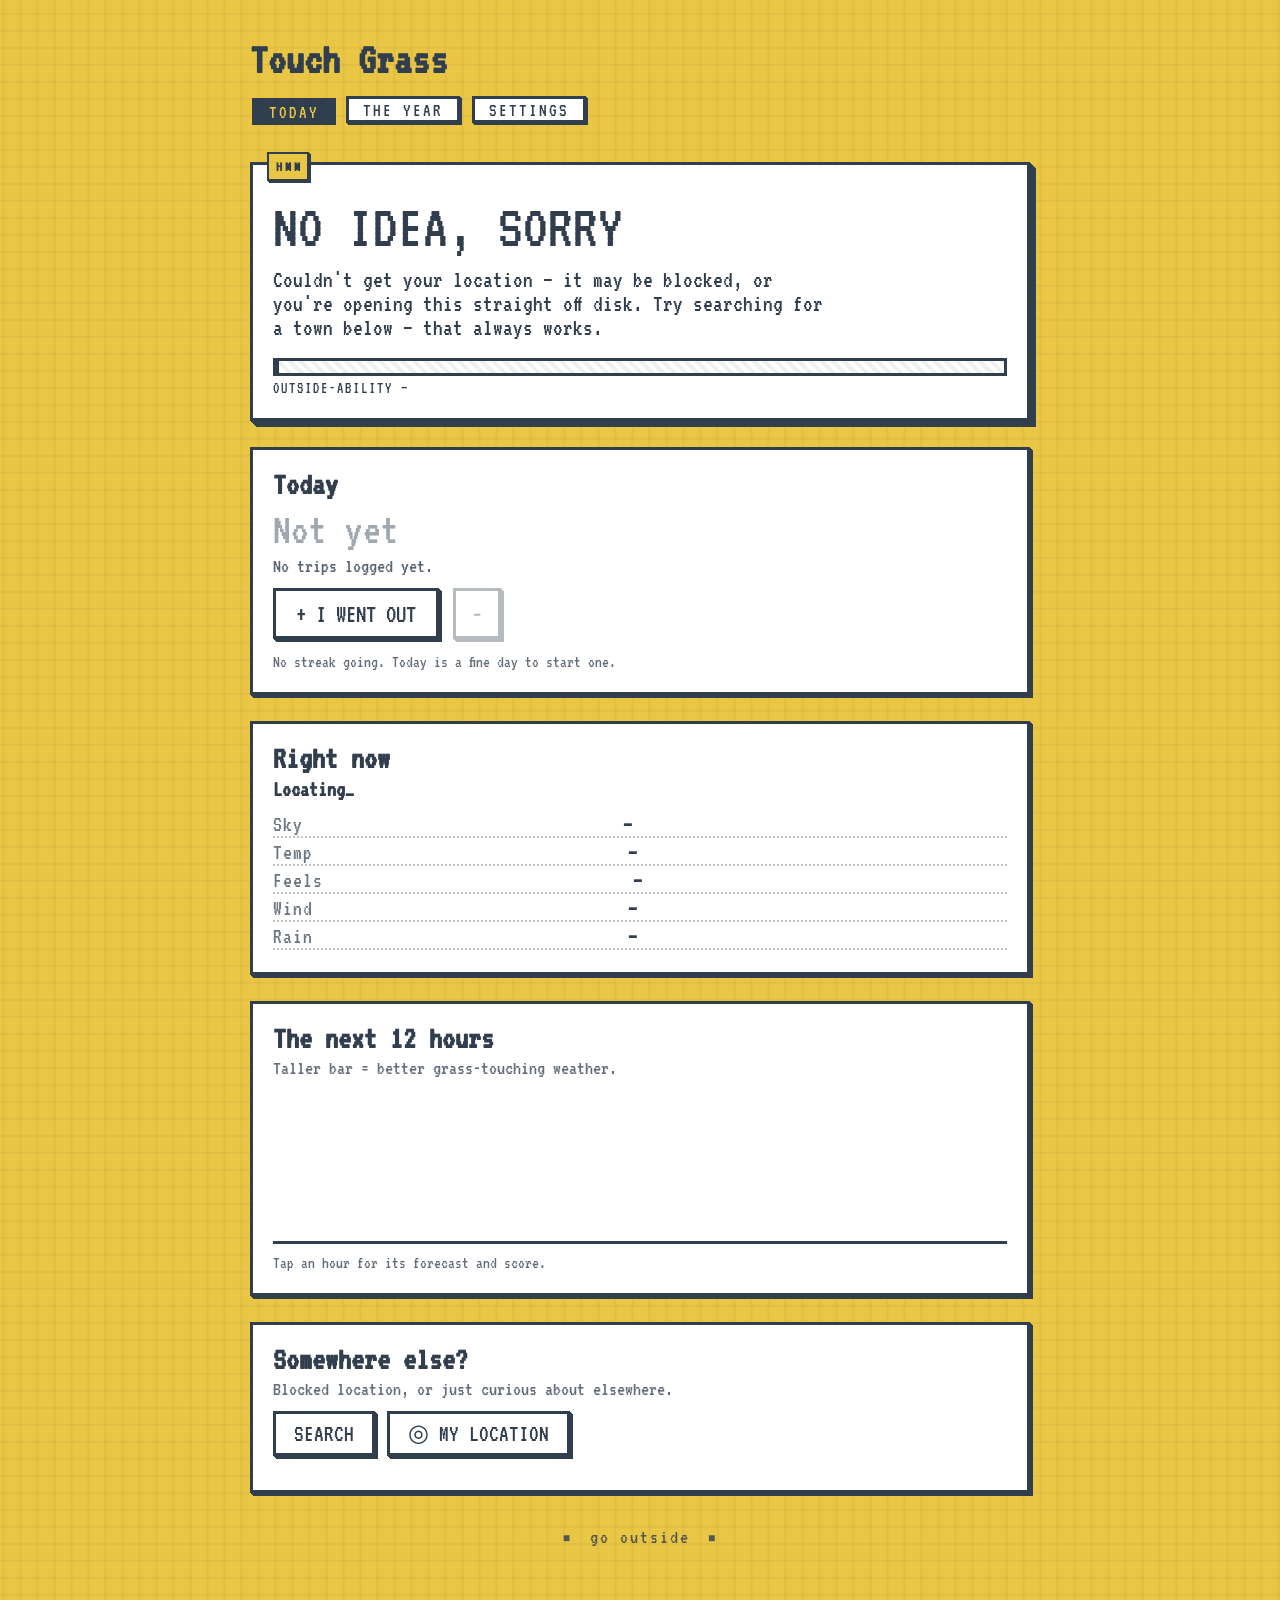
==== commit cbe071e9: "V0.4: rain radar, the widget hour by hour, and a fanfare for going out - Rain radar on Today, opt-in" ====
--- a/web/index.html
+++ b/web/index.html
@@ -38,6 +38,18 @@
     </div>
   </section>
 
+  <!-- ============ TODAY'S TRIPS ============ -->
+  <section class="card" id="been-card">
+    <h2 data-t="today">Today</h2>
+    <p class="count" id="count">Not yet</p>
+    <p class="since" id="since">&nbsp;</p>
+    <div class="toggle">
+      <button type="button" class="btn big-btn" id="btn-add" data-t="iWentOut">+ I WENT OUT</button>
+      <button type="button" class="btn undo" id="btn-undo" title="Undo one trip">&minus;</button>
+    </div>
+    <p class="hint small" id="streak-note">&nbsp;</p>
+  </section>
+
   <!-- ============ RIGHT NOW ============ -->
   <section class="card" id="now-card">
     <h2 data-t="rightNow">Right now</h2>
@@ -57,20 +69,30 @@
     <h2 data-t="next12">The next 12 hours</h2>
     <p class="hint" data-t="next12Hint">Taller bar = better grass-touching weather.</p>
     <div class="chart" id="chart"></div>
-    <p class="hint small" id="chart-hint" data-t="tapAnHour">Tap an hour to see why.</p>
+    <p class="hint small" id="chart-hint" data-t="tapAnHour">Tap an hour for its forecast and score.</p>
     <div class="why" id="why" hidden></div>
   </section>
 
-  <!-- ============ TODAY'S TRIPS ============ -->
-  <section class="card" id="been-card">
-    <h2 data-t="today">Today</h2>
-    <p class="count" id="count">Not yet</p>
-    <p class="since" id="since">&nbsp;</p>
-    <div class="toggle">
-      <button type="button" class="btn big-btn" id="btn-add" data-t="iWentOut">+ I WENT OUT</button>
-      <button type="button" class="btn undo" id="btn-undo" title="Undo one trip">&minus;</button>
+  <!-- ============ RAIN RADAR (opt-in) ============ -->
+  <section class="card" id="radar-card" hidden>
+    <h2 data-t="radarTitle">Rain, next hour</h2>
+    <p class="rain-say" id="rain-say"></p>
+    <div class="rain-line" id="rain-line"></div>
+    <div class="rain-axis" id="rain-axis"></div>
+    <p class="hint small" id="rain-model" data-t="radarModel" hidden></p>
+    <div class="radar-map" id="radar-map" hidden>
+      <canvas id="radar-canvas" width="640" height="640"></canvas>
+      <img id="radar-img" alt="" hidden>
     </div>
-    <p class="hint small" id="streak-note">&nbsp;</p>
+    <div class="radar-controls" id="radar-controls" hidden>
+      <button type="button" class="btn" id="radar-play" data-t-aria="radarPlay">&#9654;</button>
+      <input type="range" id="radar-slider" min="0" max="12" value="12" aria-label="Radar time">
+      <span class="radar-time" id="radar-time"></span>
+      <button type="button" class="btn radar-zoom" id="radar-out" data-t-aria="radarZoomOut" hidden>&minus;</button>
+      <button type="button" class="btn radar-zoom" id="radar-in" data-t-aria="radarZoomIn" hidden>+</button>
+    </div>
+    <p class="hint small" id="radar-credit"></p>
+    <p class="hint small" id="radar-down" data-t="radarDown" hidden></p>
   </section>
 
   <!-- ============ LOCATION ============ -->
@@ -101,6 +123,8 @@
 <script src="lang.js"></script>
 <script src="blend.js"></script>
 <script src="core.js"></script>
+<script src="radar.js"></script>
+<script src="radar-card.js"></script>
 <script src="app.js"></script>
 </body>
 </html>
--- a/web/style.css
+++ b/web/style.css
@@ -50,6 +50,11 @@
   font-size: 19px;
   letter-spacing: 2px;
 }
+
+/* Once you have scrolled past it, for the rest of the session; see
+   collapseHeader in core.js. */
+h1.compact { font-size: 44px; margin-bottom: 18px; }
+h1.compact small { display: none; }
 
 h2 {
   font-size: 32px;
@@ -313,6 +318,14 @@
   font-family: var(--fontA);
   font-size: 26px;
   margin: 0 0 8px;
+}
+
+.hour-stats { margin-bottom: 14px; }
+
+.why-sub {
+  font-family: var(--fontA);
+  font-size: 20px;
+  margin: 0 0 4px;
 }
 
 .why-rows { display: flex; flex-direction: column; }
@@ -420,6 +433,7 @@
 
 @media screen and (max-width: 640px) {
   h1 { font-size: 50px; }
+  h1.compact { font-size: 34px; }
   .big { font-size: 42px; }
   .sub { font-size: 21px; }
   .row { flex-direction: column; gap: 0; }
@@ -1031,6 +1045,16 @@
 
 #raw-wrap[hidden] { display: none; }
 
+.toggle.wrap { flex-wrap: wrap; }
+.restore-panel {
+  border: 3px solid var(--ink);
+  border-left-width: 16px;
+  border-left-color: var(--grass);
+  padding: 4px 14px 2px;
+  margin: 14px 0;
+}
+.restore-panel .switch { font-size: 20px; margin: 10px 0 0; }
+
 @media screen and (max-width: 640px) {
   .srclist { grid-template-columns: 1fr; gap: 0 0; }
   .srclist dt { margin-top: 8px; font-size: 18px; }
@@ -1074,3 +1098,38 @@
 .day-count { font-size: 64px; min-width: 1.4ch; line-height: 1; }
 .day-words { margin: 8px 0 2px; font-size: 20px; }
 .day-dialog .big-btn { margin-top: 12px; width: 100%; }
+
+/* ---------- rain radar ---------- */
+
+.rain-say { font-size: 20px; margin: 4px 0 12px; }
+
+.rain-line {
+  display: flex;
+  align-items: flex-end;
+  gap: 2px;
+  height: 60px;
+  border-bottom: 3px solid var(--ink);
+}
+
+/* The same greens and yellow as the rain on the map. */
+.rain-bar { flex: 1 1 0; min-width: 0; border: 2px solid var(--ink); border-bottom: 0; }
+.rain-bar.lv0 { border: 0; }
+.rain-bar.lv1 { background: #cfe6bd; }
+.rain-bar.lv2 { background: var(--grass); }
+.rain-bar.lv3 { background: var(--sun); }
+
+.rain-axis {
+  display: flex;
+  justify-content: space-between;
+  font-size: 15px;
+  margin-top: 2px;
+}
+
+.radar-map { margin-top: 14px; border: 3px solid var(--ink); line-height: 0; }
+.radar-map canvas, .radar-map img { display: block; width: 100%; height: auto; }
+
+.radar-controls { display: flex; align-items: center; gap: 10px; margin-top: 8px; }
+.radar-controls input[type=range] { flex: 1; accent-color: var(--ink); }
+.radar-time { font-size: 18px; min-width: 3.5em; text-align: right; }
+.radar-zoom { min-width: 2.4em; }
+.radar-zoom:disabled { opacity: 0.35; }
